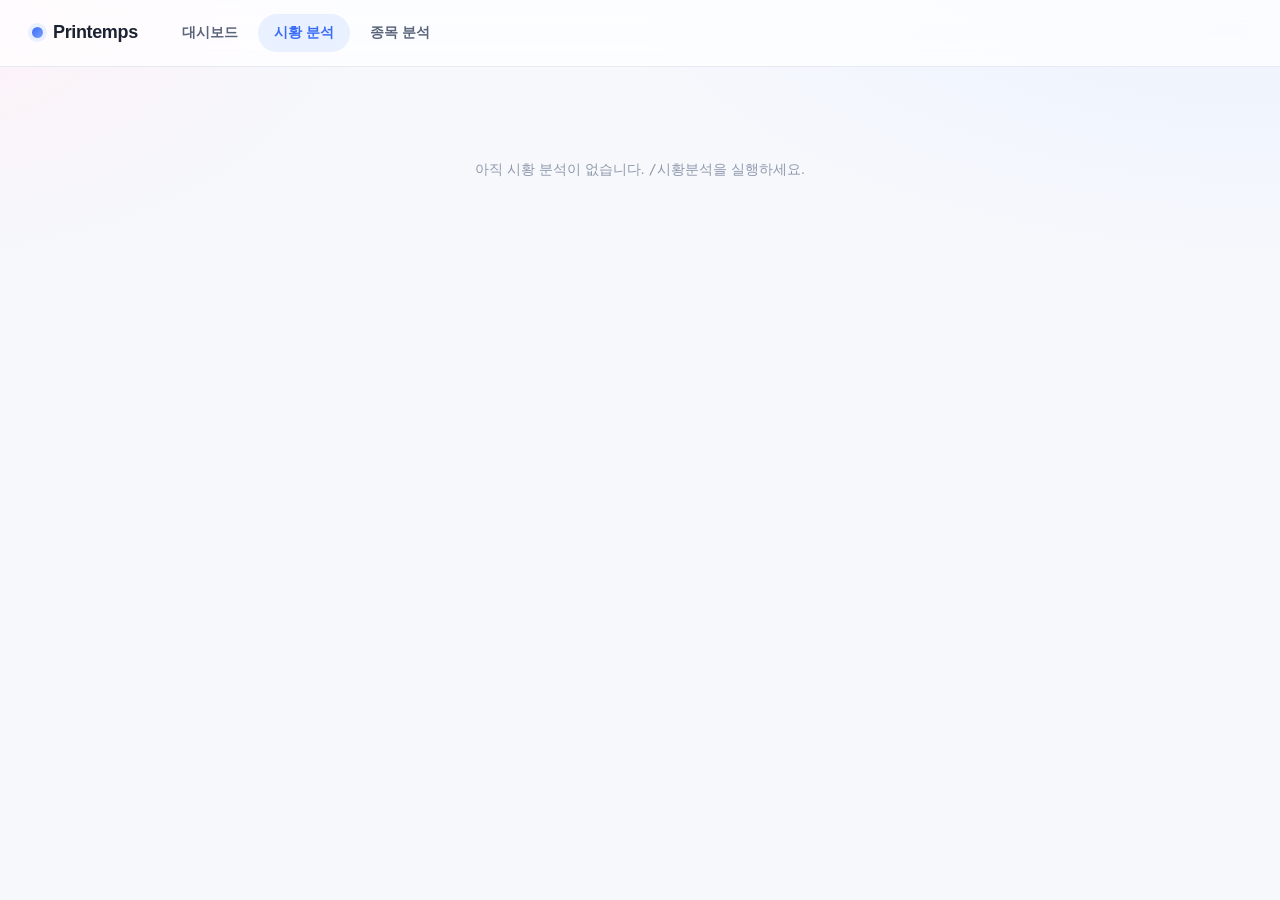
==== market.html @ ee17213f "update dashboard 2026-06-20 15:44" ====
<!DOCTYPE html>
<html lang="ko">
<head>
  <meta charset="utf-8">
  <meta name="viewport" content="width=device-width, initial-scale=1">
  <title>시황 분석 · Printemps</title>
  <link rel="stylesheet" href="assets/css/style.css">
</head>
<body>
  <div id="nav"></div>
  <div class="wrap" id="app">
    <div class="empty">불러오는 중…</div>
  </div>
  <script src="assets/js/api.js"></script>
  <script src="assets/js/market.js"></script>
</body>
</html>
---- assets/css/style.css ----
:root {
  --bg: #f6f8fc;
  --bg-grad: radial-gradient(1200px 600px at 100% -10%, #eaf1ff 0%, transparent 60%),
             radial-gradient(900px 500px at -10% 0%, #fef0f6 0%, transparent 55%);
  --surface: #ffffff;
  --surface-2: #f2f5fb;
  --border: #e6eaf2;
  --text: #1b2333;
  --text-2: #5b657a;
  --text-3: #909aad;
  --brand: #3b6cf6;
  --brand-soft: #e9f0ff;
  --green: #16a36a;
  --green-soft: #e3f7ee;
  --red: #e0444f;
  --red-soft: #fdeaec;
  --orange: #e7902b;
  --orange-soft: #fdf0db;
  --slate: #5a708f;
  --slate-soft: #eaf0f8;
  --shadow: 0 1px 2px rgba(27,35,51,.04), 0 8px 24px rgba(27,35,51,.06);
  --shadow-lg: 0 8px 40px rgba(27,35,51,.10);
  --radius: 16px;
  --radius-sm: 10px;
}

* { box-sizing: border-box; }
html, body { margin: 0; padding: 0; }
body {
  font-family: -apple-system, BlinkMacSystemFont, "Apple SD Gothic Neo", "Pretendard",
               "Segoe UI", Roboto, "Helvetica Neue", sans-serif;
  color: var(--text);
  background: var(--bg);
  background-image: var(--bg-grad);
  background-attachment: fixed;
  line-height: 1.55;
  -webkit-font-smoothing: antialiased;
}

a { color: inherit; text-decoration: none; }

/* ---------- top nav ---------- */
.nav {
  position: sticky; top: 0; z-index: 50;
  display: flex; align-items: center; gap: 28px;
  padding: 14px 32px;
  background: rgba(255,255,255,.72);
  backdrop-filter: saturate(180%) blur(14px);
  border-bottom: 1px solid var(--border);
}
.nav .brand { display: flex; align-items: center; gap: 10px; font-weight: 800; letter-spacing: -.02em; font-size: 18px; }
.nav .brand .dot { width: 11px; height: 11px; border-radius: 50%; background: linear-gradient(135deg, var(--brand), #7aa0ff); box-shadow: 0 0 0 4px var(--brand-soft); }
.nav .links { display: flex; gap: 4px; }
.nav .links a {
  padding: 8px 16px; border-radius: 999px; font-size: 14px; font-weight: 600; color: var(--text-2);
  transition: all .15s ease;
}
.nav .links a:hover { background: var(--surface-2); color: var(--text); }
.nav .links a.active { background: var(--brand-soft); color: var(--brand); }
.nav .spacer { flex: 1; }
.nav .stamp { font-size: 12.5px; color: var(--text-3); }
.nav .stamp b { color: var(--text-2); font-weight: 700; }

/* ---------- layout ---------- */
.wrap { max-width: 1180px; margin: 0 auto; padding: 32px; }
.page-head { margin: 8px 0 24px; }
.page-head h1 { font-size: 26px; font-weight: 800; letter-spacing: -.02em; margin: 0 0 4px; }
.page-head p { margin: 0; color: var(--text-2); font-size: 14.5px; }

.section-title { display: flex; align-items: baseline; gap: 10px; margin: 30px 0 14px; }
.section-title h2 { font-size: 17px; font-weight: 800; margin: 0; letter-spacing: -.01em; }
.section-title .hint { font-size: 12.5px; color: var(--text-3); }

.grid { display: grid; gap: 18px; }
.grid.cols-2 { grid-template-columns: 1fr 1fr; }
.grid.cards { grid-template-columns: repeat(auto-fill, minmax(280px, 1fr)); }
@media (max-width: 760px){ .grid.cols-2 { grid-template-columns: 1fr; } .wrap { padding: 20px; } }

/* ---------- card ---------- */
.card {
  background: var(--surface);
  border: 1px solid var(--border);
  border-radius: var(--radius);
  box-shadow: var(--shadow);
  padding: 20px;
}
.card.pad-lg { padding: 24px 26px; }
a.card { display: block; transition: transform .14s ease, box-shadow .14s ease; }
a.card:hover { transform: translateY(-3px); box-shadow: var(--shadow-lg); }

.card-head { display: flex; align-items: center; justify-content: space-between; gap: 12px; margin-bottom: 12px; }
.card-head .t { display: flex; align-items: center; gap: 10px; }
.card-head h3 { margin: 0; font-size: 16.5px; font-weight: 800; letter-spacing: -.01em; }
.card .ticker { font-size: 12px; color: var(--text-3); font-weight: 600; letter-spacing: .02em; }

.card .price { font-size: 22px; font-weight: 800; letter-spacing: -.02em; }
.card .summary { color: var(--text-2); font-size: 14px; margin: 10px 0 0; }

/* metrics row */
.metrics { display: flex; flex-wrap: wrap; gap: 8px 20px; margin-top: 14px; }
.metric { display: flex; flex-direction: column; gap: 1px; }
.metric .k { font-size: 11px; color: var(--text-3); font-weight: 600; }
.metric .v { font-size: 14px; font-weight: 700; }

/* thumbnail */
.thumb { margin-top: 14px; border-radius: var(--radius-sm); overflow: hidden; border: 1px solid var(--border); background: #fff; }
.thumb img { display: block; width: 100%; height: auto; }

/* ---------- badges ---------- */
.badge { display: inline-flex; align-items: center; gap: 5px; padding: 3px 10px; border-radius: 999px; font-size: 12px; font-weight: 700; line-height: 1.6; }
.badge.brand { background: var(--brand-soft); color: var(--brand); }
.badge.green { background: var(--green-soft); color: var(--green); }
.badge.red { background: var(--red-soft); color: var(--red); }
.badge.orange { background: var(--orange-soft); color: var(--orange); }
.badge.slate { background: var(--slate-soft); color: var(--slate); }
.badge.ghost { background: var(--surface-2); color: var(--text-2); }
.badge .led { width: 6px; height: 6px; border-radius: 50%; background: currentColor; }

.tag-mkt { font-size: 10.5px; font-weight: 800; padding: 2px 7px; border-radius: 6px; letter-spacing: .03em; }
.tag-mkt.KR { background: #eef4ff; color: #2d5fd0; }
.tag-mkt.US { background: #f0f7ee; color: #2f7d32; }

/* freshness */
.fresh { font-size: 12px; font-weight: 600; display: inline-flex; align-items: center; gap: 5px; }
.fresh .led { width: 7px; height: 7px; border-radius: 50%; }
.fresh.ok { color: var(--text-3); } .fresh.ok .led { background: var(--green); }
.fresh.warn { color: var(--orange); } .fresh.warn .led { background: var(--orange); }
.fresh.stale { color: var(--red); } .fresh.stale .led { background: var(--red); }

/* ---------- detail layout ---------- */
.detail { display: grid; grid-template-columns: 240px 1fr; gap: 24px; align-items: start; }
@media (max-width: 860px){ .detail { grid-template-columns: 1fr; } }
.sidebar { position: sticky; top: 84px; }
.history-list { display: flex; flex-direction: column; gap: 6px; }
.history-list .h-item {
  display: flex; align-items: center; justify-content: space-between; gap: 8px;
  padding: 10px 12px; border-radius: var(--radius-sm); border: 1px solid var(--border);
  background: var(--surface); cursor: pointer; font-size: 13.5px; font-weight: 600; transition: all .12s;
}
.history-list .h-item:hover { border-color: #cdd7ea; }
.history-list .h-item.active { background: var(--brand-soft); border-color: #bcd0ff; color: var(--brand); }

.picker { display: flex; flex-direction: column; gap: 6px; }
.picker .p-item { padding: 11px 13px; border-radius: var(--radius-sm); border: 1px solid var(--border); background: var(--surface); cursor: pointer; transition: all .12s; }
.picker .p-item:hover { border-color: #cdd7ea; }
.picker .p-item.active { background: var(--brand-soft); border-color: #bcd0ff; }
.picker .p-item .nm { font-weight: 700; font-size: 14px; display: flex; align-items: center; gap: 7px; }
.picker .p-item .sub { font-size: 11.5px; color: var(--text-3); margin-top: 2px; }

.toggle { display: inline-flex; gap: 4px; padding: 3px; background: var(--surface-2); border-radius: 999px; margin-bottom: 12px; }
.toggle button { border: 0; background: transparent; padding: 6px 14px; border-radius: 999px; font-size: 13px; font-weight: 700; color: var(--text-2); cursor: pointer; }
.toggle button.active { background: var(--surface); color: var(--brand); box-shadow: var(--shadow); }

/* detail header */
.dh { display: flex; align-items: flex-start; justify-content: space-between; gap: 16px; flex-wrap: wrap; }
.dh .title { font-size: 24px; font-weight: 800; letter-spacing: -.02em; display: flex; align-items: center; gap: 10px; }
.dh .price { font-size: 22px; font-weight: 800; }
.dh .meta { display: flex; align-items: center; gap: 10px; margin-top: 6px; flex-wrap: wrap; }

.chart-box { margin: 18px 0; border-radius: var(--radius); overflow: hidden; border: 1px solid var(--border); background: #fff; box-shadow: var(--shadow); }
.chart-box img { display: block; width: 100%; height: auto; }

/* ---------- markdown body ---------- */
.md { color: var(--text); font-size: 14.5px; }
.md h1, .md h2, .md h3 { letter-spacing: -.01em; line-height: 1.3; margin: 22px 0 10px; }
.md h1 { font-size: 20px; } .md h2 { font-size: 17px; } .md h3 { font-size: 15px; }
.md h2 { padding-bottom: 6px; border-bottom: 1px solid var(--border); }
.md p { margin: 8px 0; }
.md ul { margin: 8px 0; padding-left: 20px; }
.md li { margin: 3px 0; }
.md strong { font-weight: 700; }
.md code { background: var(--surface-2); padding: 1px 6px; border-radius: 6px; font-size: 12.5px;
           font-family: ui-monospace, "SF Mono", Menlo, monospace; }
.md pre { background: #0f1729; color: #d6e2ff; padding: 16px; border-radius: var(--radius-sm); overflow-x: auto;
          font-family: ui-monospace, "SF Mono", Menlo, monospace; font-size: 12.5px; line-height: 1.5; }
.md pre code { background: transparent; padding: 0; color: inherit; }
.md table { border-collapse: collapse; width: 100%; margin: 12px 0; font-size: 13.5px; }
.md th, .md td { border: 1px solid var(--border); padding: 7px 11px; text-align: left; }
.md th { background: var(--surface-2); font-weight: 700; }
.md hr { border: 0; border-top: 1px solid var(--border); margin: 18px 0; }

/* misc */
.empty { text-align: center; color: var(--text-3); padding: 60px 20px; font-size: 14px; }
.chips { display: flex; flex-wrap: wrap; gap: 6px; margin-top: 8px; }
.callout { background: var(--surface-2); border-radius: var(--radius-sm); padding: 12px 14px; font-size: 13.5px; color: var(--text-2); margin-top: 12px; }
.callout b { color: var(--text); }
.foot { margin-top: 40px; padding-top: 18px; border-top: 1px solid var(--border); color: var(--text-3); font-size: 12px; }
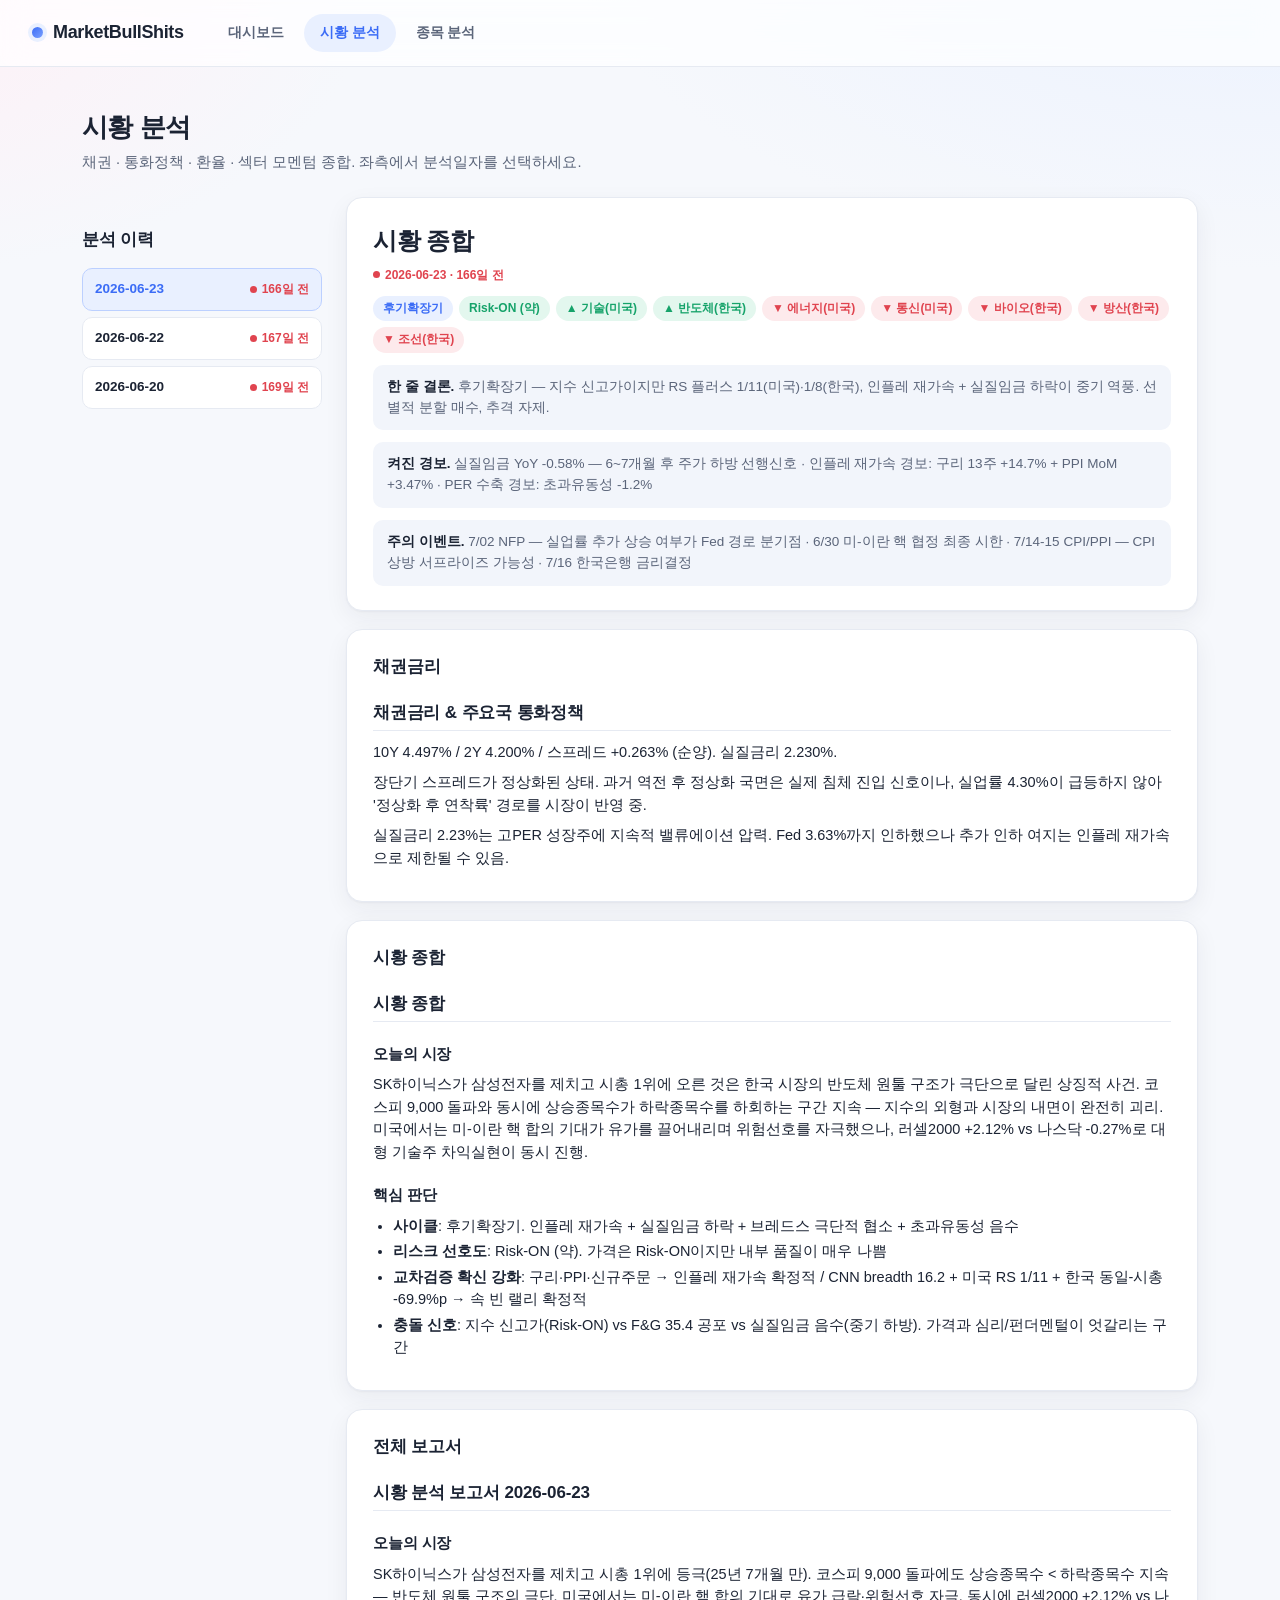
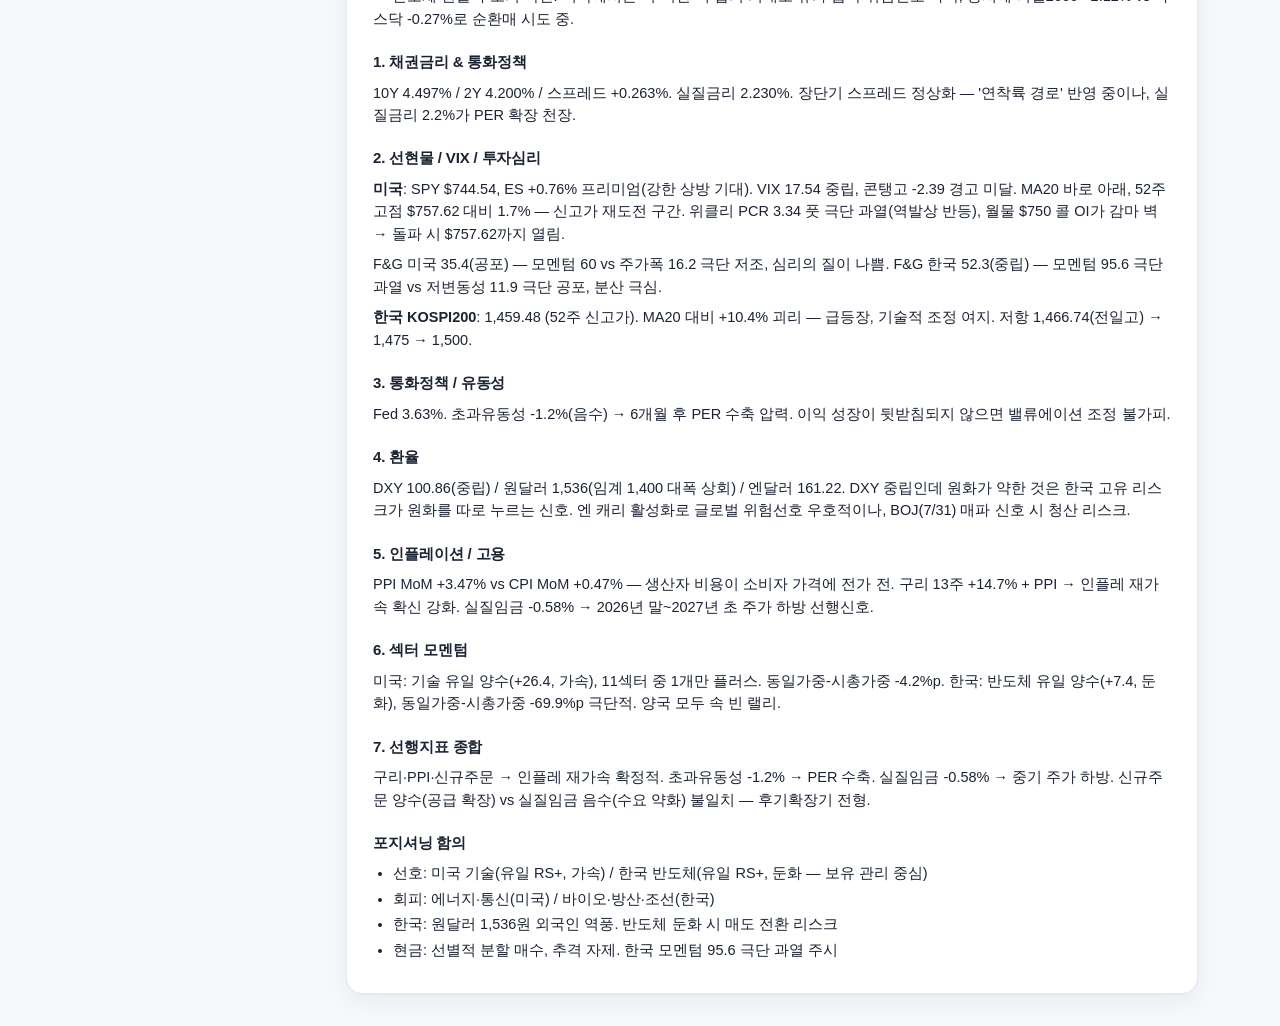
==== commit fbb8ee91: "update dashboard 2026-06-23 02:23" ====
--- a/market.html
+++ b/market.html
@@ -3,7 +3,7 @@
 <head>
   <meta charset="utf-8">
   <meta name="viewport" content="width=device-width, initial-scale=1">
-  <title>시황 분석 · Printemps</title>
+  <title>시황 분석 · MarketBullShits</title>
   <link rel="stylesheet" href="assets/css/style.css">
 </head>
 <body>
--- a/assets/css/style.css
+++ b/assets/css/style.css
@@ -93,8 +93,14 @@
 .card-head h3 { margin: 0; font-size: 16.5px; font-weight: 800; letter-spacing: -.01em; }
 .card .ticker { font-size: 12px; color: var(--text-3); font-weight: 600; letter-spacing: .02em; }
 
-.card .price { font-size: 22px; font-weight: 800; letter-spacing: -.02em; }
+.card .price { font-size: 22px; font-weight: 800; letter-spacing: -.02em; white-space: nowrap; }
 .card .summary { color: var(--text-2); font-size: 14px; margin: 10px 0 0; }
+
+/* price levels (stop / target near price) */
+.price-levels { display: flex; gap: 8px; margin-top: 4px; flex-wrap: wrap; }
+.pl { font-size: 12px; font-weight: 700; padding: 2px 8px; border-radius: 6px; white-space: nowrap; }
+.pl.stop { background: var(--red-soft); color: var(--red); }
+.pl.target { background: var(--green-soft); color: var(--green); }
 
 /* metrics row */
 .metrics { display: flex; flex-wrap: wrap; gap: 8px 20px; margin-top: 14px; }
@@ -154,7 +160,7 @@
 /* detail header */
 .dh { display: flex; align-items: flex-start; justify-content: space-between; gap: 16px; flex-wrap: wrap; }
 .dh .title { font-size: 24px; font-weight: 800; letter-spacing: -.02em; display: flex; align-items: center; gap: 10px; }
-.dh .price { font-size: 22px; font-weight: 800; }
+.dh .price { font-size: 22px; font-weight: 800; white-space: nowrap; }
 .dh .meta { display: flex; align-items: center; gap: 10px; margin-top: 6px; flex-wrap: wrap; }
 
 .chart-box { margin: 18px 0; border-radius: var(--radius); overflow: hidden; border: 1px solid var(--border); background: #fff; box-shadow: var(--shadow); }
@@ -179,9 +185,94 @@
 .md th { background: var(--surface-2); font-weight: 700; }
 .md hr { border: 0; border-top: 1px solid var(--border); margin: 18px 0; }
 
+/* ---------- macro indicator strip ---------- */
+.macro-strip {
+  background: var(--surface);
+  border: 1px solid var(--border);
+  border-radius: var(--radius);
+  box-shadow: var(--shadow);
+  padding: 18px 22px;
+  margin-bottom: 6px;
+}
+.macro-head {
+  display: flex; align-items: center; justify-content: space-between;
+  margin-bottom: 14px;
+}
+.macro-head h3 {
+  margin: 0; font-size: 12px; font-weight: 800; color: var(--text-3);
+  letter-spacing: .04em; text-transform: uppercase;
+}
+.macro-groups {
+  display: grid;
+  grid-template-columns: repeat(auto-fit, minmax(150px, 1fr));
+  gap: 16px 24px;
+}
+.macro-group-label {
+  font-size: 11px; font-weight: 700; color: var(--text-3); margin-bottom: 6px;
+  letter-spacing: .02em;
+}
+.macro-item {
+  display: flex; justify-content: space-between; align-items: center;
+  padding: 3px 0; font-size: 13px;
+}
+.macro-item .k { color: var(--text-2); }
+.macro-item .v { font-weight: 700; font-variant-numeric: tabular-nums; }
+.macro-item .v.neg { color: var(--red); }
+.macro-item .v.pos { color: var(--green); }
+
 /* misc */
 .empty { text-align: center; color: var(--text-3); padding: 60px 20px; font-size: 14px; }
 .chips { display: flex; flex-wrap: wrap; gap: 6px; margin-top: 8px; }
 .callout { background: var(--surface-2); border-radius: var(--radius-sm); padding: 12px 14px; font-size: 13.5px; color: var(--text-2); margin-top: 12px; }
 .callout b { color: var(--text); }
 .foot { margin-top: 40px; padding-top: 18px; border-top: 1px solid var(--border); color: var(--text-3); font-size: 12px; }
+
+/* ----- 툴팁 (ⓘ 마커 hover) ----- */
+.tip {
+  position: relative; display: inline-flex; align-items: center; justify-content: center;
+  width: 13px; height: 13px; margin-left: 4px; border-radius: 50%;
+  background: var(--text-3); color: #fff; font-size: 9px; font-weight: 700;
+  font-style: normal; cursor: help; vertical-align: middle; flex: none;
+}
+.tip::after {
+  content: attr(data-tip);
+  position: absolute; bottom: calc(100% + 8px); left: 50%; transform: translateX(-50%);
+  width: max-content; max-width: 300px;
+  background: var(--text); color: #fff; padding: 9px 11px; border-radius: 8px;
+  font-size: 11.5px; font-weight: 500; line-height: 1.55; white-space: pre-line;
+  text-align: left; box-shadow: var(--shadow);
+  opacity: 0; visibility: hidden; transition: opacity .12s; z-index: 50; pointer-events: none;
+}
+.tip:hover::after { opacity: 1; visibility: visible; }
+.scenario-line { margin-top: 4px; }
+.scenario-line:first-of-type { margin-top: 2px; }
+
+/* ----- 엘리엇 파동 시각화 ----- */
+.wave-label { font-weight: 800; margin-left: 6px; color: var(--text); }
+.wave-seq { display: flex; align-items: center; gap: 6px; margin-top: 10px; flex-wrap: wrap; }
+.wave-step {
+  width: 26px; height: 26px; border-radius: 50%; display: inline-flex;
+  align-items: center; justify-content: center; font-size: 12px; font-weight: 700;
+  border: 1.5px solid var(--border); color: var(--text-3); background: var(--surface);
+}
+.wave-step.up   { border-color: #cfe0ff; color: var(--brand); }
+.wave-step.down { border-color: #f6d9b0; color: var(--orange); }
+.wave-step.active {
+  background: var(--brand); color: #fff; border-color: var(--brand);
+  box-shadow: 0 0 0 3px var(--brand-soft); transform: scale(1.12);
+}
+.wave-step.down.active { background: var(--orange); border-color: var(--orange); box-shadow: 0 0 0 3px var(--orange-soft); }
+.wave-sep { width: 1px; height: 18px; background: var(--border); margin: 0 5px; }
+.wave-cap { margin-top: 7px; font-size: 11px; color: var(--text-3); }
+.wave-detail { margin-top: 9px; font-size: 12.5px; color: var(--text-3); line-height: 1.65; }
+
+/* [참고] 태그 — 보조 참고 지표(게이팅 아님) */
+.tag-ref {
+  display: inline-flex; align-items: center;
+  font-size: 9.5px; font-weight: 700; letter-spacing: .02em;
+  padding: 1px 6px; margin-left: 5px; border-radius: 4px;
+  background: var(--surface-2); color: var(--text-3); border: 1px solid var(--border);
+  vertical-align: middle; line-height: 1.5;
+}
+.wave-chart-box { margin-top: 12px; max-width: 560px; }
+.wave-chart-box img { display: block; width: 100%; height: auto; }
